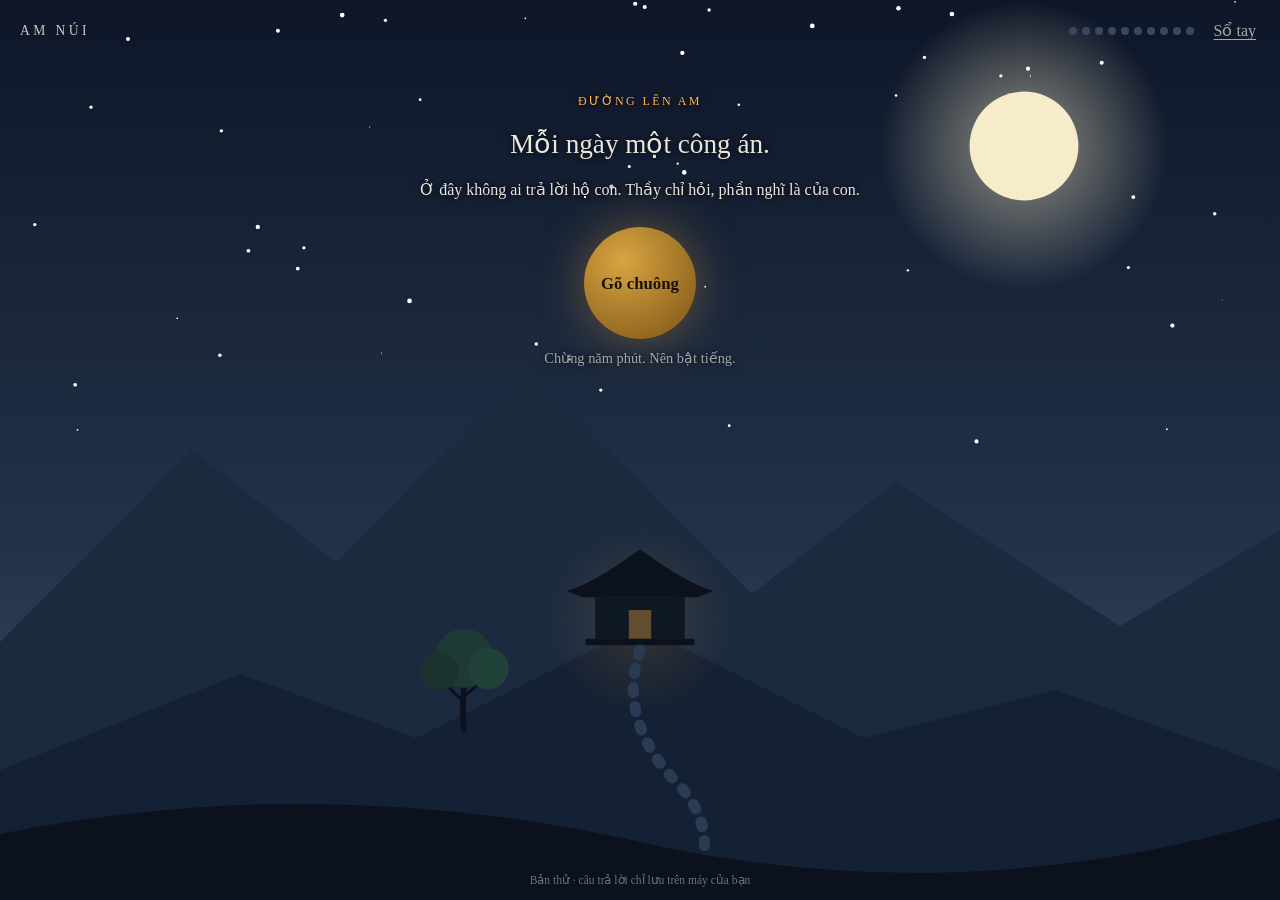
==== am-nui/index.html @ b55d29eb "Add Am Núi prototype: a daily koan thinking game Static web prototype in am-nui/. Each day the playe" ====
<!DOCTYPE html>
<html lang="vi">
<head>
  <meta charset="UTF-8">
  <meta name="viewport" content="width=device-width, initial-scale=1">
  <title>Am Núi — mỗi ngày một công án</title>
  <link rel="stylesheet" href="style.css">
</head>
<body>
  <svg id="scene" viewBox="0 0 800 600" preserveAspectRatio="xMidYMid slice" aria-hidden="true">
    <defs>
      <linearGradient id="sky" x1="0" y1="0" x2="0" y2="1">
        <stop offset="0" stop-color="#0d1526"/>
        <stop offset="0.6" stop-color="#22324a"/>
        <stop offset="1" stop-color="#4a5568"/>
      </linearGradient>
      <radialGradient id="moonGlow">
        <stop offset="0" stop-color="#f6ecc9" stop-opacity="0.55"/>
        <stop offset="1" stop-color="#f6ecc9" stop-opacity="0"/>
      </radialGradient>
      <radialGradient id="lampGlow">
        <stop offset="0" stop-color="#ffb347" stop-opacity="0.9"/>
        <stop offset="1" stop-color="#ffb347" stop-opacity="0"/>
      </radialGradient>
    </defs>
    <rect width="800" height="600" fill="url(#sky)"/>
    <g id="stars" fill="#fff"></g>
    <circle cx="640" cy="110" r="90" fill="url(#moonGlow)"/>
    <circle cx="640" cy="110" r="34" fill="#f6ecc9"/>
    <path d="M0 420 L120 300 L210 370 L330 250 L470 390 L560 320 L700 410 L800 350 L800 600 L0 600Z" fill="#1b2a3f"/>
    <path d="M0 500 L150 440 L260 480 L400 410 L540 480 L660 450 L800 500 L800 600 L0 600Z" fill="#142033"/>
    <!-- am -->
    <g transform="translate(400 410)">
      <circle id="amGlow" cx="0" cy="-4" r="60" fill="url(#lampGlow)" opacity="0.15"/>
      <path d="M-46 -22 Q-30 -26 0 -48 Q30 -26 46 -22 L36 -18 L-36 -18Z" fill="#0b121d"/>
      <rect x="-28" y="-18" width="56" height="26" fill="#0e1724"/>
      <rect id="amWindow" x="-7" y="-10" width="14" height="18" fill="#ffb347" opacity="0.35"/>
      <rect x="-34" y="8" width="68" height="4" fill="#0b121d"/>
    </g>
    <!-- bậc đá -->
    <path d="M400 425 Q385 470 425 510 Q460 550 415 600" stroke="#2b3b54" stroke-width="7" fill="none" stroke-dasharray="3 9" stroke-linecap="round"/>
    <!-- cây bồ đề -->
    <g id="tree" transform="translate(290 475) scale(0.4)">
      <path d="M0 0 Q-4 -40 2 -80" stroke="#0b121d" stroke-width="9" fill="none" stroke-linecap="round"/>
      <path d="M0 -45 Q-22 -60 -34 -84 M2 -55 Q24 -68 32 -92" stroke="#0b121d" stroke-width="5" fill="none" stroke-linecap="round"/>
      <circle cx="0" cy="-112" r="46" fill="#1d3a34"/>
      <circle cx="-38" cy="-92" r="30" fill="#1a332e"/>
      <circle cx="38" cy="-96" r="32" fill="#214239"/>
    </g>
    <path d="M0 540 Q200 500 400 545 Q600 590 800 530 L800 600 L0 600Z" fill="#0b121d"/>
  </svg>

  <header>
    <div class="brand">Am Núi</div>
    <div class="hud">
      <span id="lamps" title="Số đèn đã thắp"></span>
      <button id="btnJournal" class="link">Sổ tay</button>
    </div>
  </header>

  <main id="app" aria-live="polite"></main>

  <footer>Bản thử · câu trả lời chỉ lưu trên máy của bạn</footer>

  <script src="koans.js"></script>
  <script src="game.js"></script>
</body>
</html>
---- am-nui/style.css ----
* { box-sizing: border-box; }
html, body { height: 100%; margin: 0; }
body {
  font-family: "Noto Serif", "Source Serif Pro", Georgia, "Times New Roman", serif;
  color: #ece6d6; background: #0d1526;
  display: flex; flex-direction: column; min-height: 100%;
  line-height: 1.65;
}
#scene { position: fixed; inset: 0; width: 100%; height: 100%; z-index: -1; }
#stars circle { animation: twinkle 4s ease-in-out infinite; }
@keyframes twinkle { 50% { opacity: 0.25; } }

header {
  display: flex; justify-content: space-between; align-items: center;
  padding: 14px 20px;
}
.brand { letter-spacing: 0.25em; text-transform: uppercase; font-size: 0.85rem; opacity: 0.85; }
.hud { display: flex; gap: 16px; align-items: center; }
#lamps { display: flex; gap: 5px; }
#lamps i { width: 8px; height: 8px; border-radius: 50%; background: #3a4760; display: block; }
#lamps i.on { background: #ffb347; box-shadow: 0 0 8px #ffb347; }

main { flex: 1; display: flex; align-items: center; justify-content: center; padding: 12px 16px 24px; }
.panel {
  width: 100%; max-width: 560px;
  background: rgba(13, 21, 38, 0.82);
  border: 1px solid rgba(236, 230, 214, 0.14);
  border-radius: 14px; padding: 28px 26px;
  backdrop-filter: blur(6px);
  animation: rise 0.6s ease both;
}
.panel.bare {
  background: none; border: none; backdrop-filter: none; text-align: center;
  align-self: flex-start; padding-top: 2vh; text-shadow: 0 1px 12px #0d1526, 0 0 4px #0d1526;
}
@keyframes rise { from { opacity: 0; transform: translateY(10px); } }
@keyframes appear { from { opacity: 0; transform: translateY(10px); } to { opacity: 1; transform: none; } }

.eyebrow { font-size: 0.75rem; letter-spacing: 0.2em; text-transform: uppercase; color: #ffb347; margin: 0 0 10px; }
h1 { font-size: 1.7rem; font-weight: 500; margin: 0 0 10px; }
h2 { font-size: 1.2rem; font-weight: 500; margin: 0 0 12px; }
p { margin: 0 0 14px; }
.muted { opacity: 0.65; font-size: 0.9rem; }
.story { font-size: 1.08rem; }
blockquote {
  margin: 0 0 16px; padding: 12px 16px;
  border-left: 3px solid #ffb347; background: rgba(255, 179, 71, 0.07);
  border-radius: 0 8px 8px 0; font-style: italic;
}
.mine {
  margin: 0 0 16px; padding: 10px 14px; border-radius: 8px;
  background: rgba(236, 230, 214, 0.06); font-size: 0.92rem; white-space: pre-wrap;
}
.mine b { display: block; font-size: 0.72rem; letter-spacing: 0.15em; text-transform: uppercase; opacity: 0.6; font-weight: 400; }

textarea {
  width: 100%; min-height: 130px; resize: vertical;
  font: inherit; color: inherit; line-height: 1.6;
  background: rgba(0, 0, 0, 0.3); border: 1px solid rgba(236, 230, 214, 0.2);
  border-radius: 10px; padding: 12px 14px;
}
textarea:focus, button:focus-visible { outline: 2px solid #ffb347; outline-offset: 2px; }
.row { display: flex; justify-content: space-between; align-items: center; gap: 12px; margin-top: 14px; flex-wrap: wrap; }

button { font: inherit; cursor: pointer; }
.btn {
  background: #ffb347; color: #1a1305; border: none;
  padding: 11px 24px; border-radius: 999px; font-weight: 600;
  transition: transform 0.15s, opacity 0.2s;
}
.btn:hover:not(:disabled) { transform: translateY(-1px); }
.btn:disabled { opacity: 0.35; cursor: not-allowed; }
.link { background: none; border: none; color: inherit; opacity: 0.7; text-decoration: underline; text-underline-offset: 3px; padding: 4px; }
.link:hover { opacity: 1; }

.choices { display: grid; gap: 10px; margin-top: 6px; }
.choice {
  text-align: left; background: rgba(236, 230, 214, 0.05); color: inherit;
  border: 1px solid rgba(236, 230, 214, 0.2); border-radius: 10px; padding: 12px 16px;
}
.choice:hover { border-color: #ffb347; background: rgba(255, 179, 71, 0.08); }

.beat { opacity: 0; animation: appear 0.9s ease forwards; }
.beat:nth-of-type(2) { animation-delay: 1.4s; }
.beat h3 { font-size: 0.75rem; letter-spacing: 0.2em; text-transform: uppercase; color: #ffb347; margin: 0 0 4px; font-weight: 400; }
.late { opacity: 0; animation: appear 0.9s ease 2.8s forwards; }

.bell {
  width: 112px; height: 112px; border-radius: 50%;
  background: radial-gradient(circle at 35% 30%, #d9a441, #7a5416);
  border: none; color: #1a1305; font-weight: 600; font-size: 1.05rem;
  box-shadow: 0 0 50px rgba(255, 179, 71, 0.35);
  margin: 10px 0 8px; text-shadow: none;
}
.bell:hover { box-shadow: 0 0 70px rgba(255, 179, 71, 0.55); }
.breath {
  width: 110px; height: 110px; border-radius: 50%; margin: 18px auto;
  border: 1px solid rgba(255, 179, 71, 0.7);
  background: radial-gradient(circle, rgba(255, 179, 71, 0.3), transparent 70%);
  animation: breathe 8s ease-in-out infinite;
}
@keyframes breathe { 0%, 100% { transform: scale(0.65); } 50% { transform: scale(1.15); } }

.entry { border-top: 1px solid rgba(236, 230, 214, 0.12); padding: 14px 0; }
.entry:first-of-type { border-top: none; }
.entry .muted { margin-bottom: 4px; }

footer { text-align: center; font-size: 0.72rem; opacity: 0.45; padding: 10px; }

@media (prefers-reduced-motion: reduce) {
  *, *::before, *::after { animation-duration: 0.01s !important; animation-delay: 0s !important; }
}
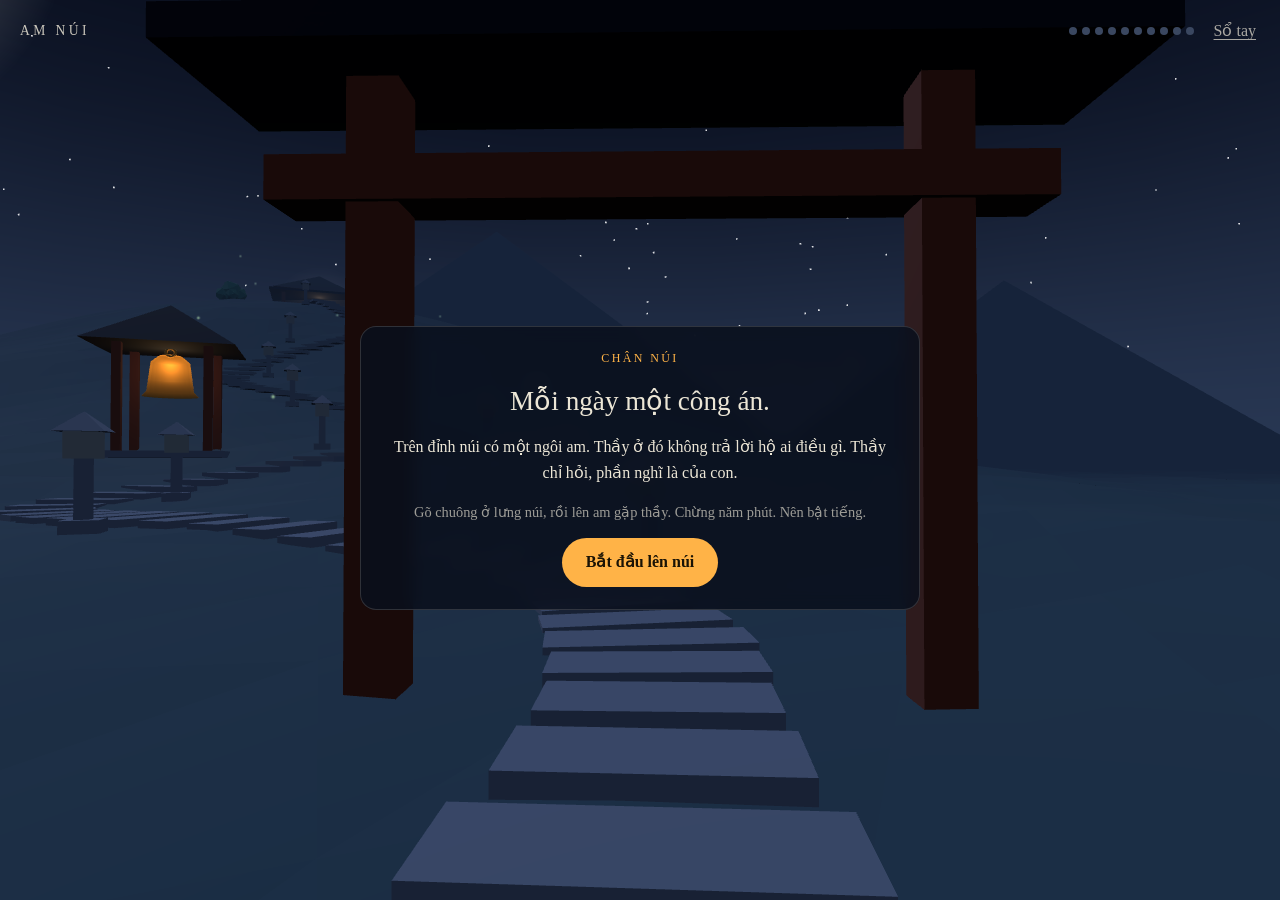
==== commit 1672f865: "Rebuild Am Núi as a walkable 3D mountain with twists and a share card - world.js: low-poly night mou" ====
--- a/am-nui/index.html
+++ b/am-nui/index.html
@@ -6,63 +6,31 @@
   <title>Am Núi — mỗi ngày một công án</title>
   <link rel="stylesheet" href="style.css">
 </head>
-<body>
-  <svg id="scene" viewBox="0 0 800 600" preserveAspectRatio="xMidYMid slice" aria-hidden="true">
-    <defs>
-      <linearGradient id="sky" x1="0" y1="0" x2="0" y2="1">
-        <stop offset="0" stop-color="#0d1526"/>
-        <stop offset="0.6" stop-color="#22324a"/>
-        <stop offset="1" stop-color="#4a5568"/>
-      </linearGradient>
-      <radialGradient id="moonGlow">
-        <stop offset="0" stop-color="#f6ecc9" stop-opacity="0.55"/>
-        <stop offset="1" stop-color="#f6ecc9" stop-opacity="0"/>
-      </radialGradient>
-      <radialGradient id="lampGlow">
-        <stop offset="0" stop-color="#ffb347" stop-opacity="0.9"/>
-        <stop offset="1" stop-color="#ffb347" stop-opacity="0"/>
-      </radialGradient>
-    </defs>
-    <rect width="800" height="600" fill="url(#sky)"/>
-    <g id="stars" fill="#fff"></g>
-    <circle cx="640" cy="110" r="90" fill="url(#moonGlow)"/>
-    <circle cx="640" cy="110" r="34" fill="#f6ecc9"/>
-    <path d="M0 420 L120 300 L210 370 L330 250 L470 390 L560 320 L700 410 L800 350 L800 600 L0 600Z" fill="#1b2a3f"/>
-    <path d="M0 500 L150 440 L260 480 L400 410 L540 480 L660 450 L800 500 L800 600 L0 600Z" fill="#142033"/>
-    <!-- am -->
-    <g transform="translate(400 410)">
-      <circle id="amGlow" cx="0" cy="-4" r="60" fill="url(#lampGlow)" opacity="0.15"/>
-      <path d="M-46 -22 Q-30 -26 0 -48 Q30 -26 46 -22 L36 -18 L-36 -18Z" fill="#0b121d"/>
-      <rect x="-28" y="-18" width="56" height="26" fill="#0e1724"/>
-      <rect id="amWindow" x="-7" y="-10" width="14" height="18" fill="#ffb347" opacity="0.35"/>
-      <rect x="-34" y="8" width="68" height="4" fill="#0b121d"/>
-    </g>
-    <!-- bậc đá -->
-    <path d="M400 425 Q385 470 425 510 Q460 550 415 600" stroke="#2b3b54" stroke-width="7" fill="none" stroke-dasharray="3 9" stroke-linecap="round"/>
-    <!-- cây bồ đề -->
-    <g id="tree" transform="translate(290 475) scale(0.4)">
-      <path d="M0 0 Q-4 -40 2 -80" stroke="#0b121d" stroke-width="9" fill="none" stroke-linecap="round"/>
-      <path d="M0 -45 Q-22 -60 -34 -84 M2 -55 Q24 -68 32 -92" stroke="#0b121d" stroke-width="5" fill="none" stroke-linecap="round"/>
-      <circle cx="0" cy="-112" r="46" fill="#1d3a34"/>
-      <circle cx="-38" cy="-92" r="30" fill="#1a332e"/>
-      <circle cx="38" cy="-96" r="32" fill="#214239"/>
-    </g>
-    <path d="M0 540 Q200 500 400 545 Q600 590 800 530 L800 600 L0 600Z" fill="#0b121d"/>
-  </svg>
+<body data-mode="panel">
+  <canvas id="world" aria-label="Ngọn núi và ngôi am"></canvas>
 
   <header>
     <div class="brand">Am Núi</div>
     <div class="hud">
-      <span id="lamps" title="Số đèn đã thắp"></span>
+      <span id="lamps" title="Đèn đã thắp"></span>
       <button id="btnJournal" class="link">Sổ tay</button>
     </div>
   </header>
 
+  <p id="hint" role="status"></p>
+
+  <div id="controls">
+    <button id="action" class="btn" hidden></button>
+    <div class="pads">
+      <button id="back" class="pad small" aria-label="Lùi lại">↓</button>
+      <button id="walk" class="pad" aria-label="Giữ để bước lên">Giữ để<br>bước</button>
+      <span class="pad small ghost"></span>
+    </div>
+  </div>
+
   <main id="app" aria-live="polite"></main>
 
-  <footer>Bản thử · câu trả lời chỉ lưu trên máy của bạn</footer>
-
   <script src="koans.js"></script>
-  <script src="game.js"></script>
+  <script type="module" src="game.js"></script>
 </body>
 </html>
--- a/am-nui/style.css
+++ b/am-nui/style.css
@@ -1,16 +1,16 @@
 * { box-sizing: border-box; }
-html, body { height: 100%; margin: 0; }
+html, body { height: 100%; margin: 0; overflow: hidden; }
 body {
   font-family: "Noto Serif", "Source Serif Pro", Georgia, "Times New Roman", serif;
   color: #ece6d6; background: #0d1526;
   display: flex; flex-direction: column; min-height: 100%;
   line-height: 1.65;
 }
-#scene { position: fixed; inset: 0; width: 100%; height: 100%; z-index: -1; }
-#stars circle { animation: twinkle 4s ease-in-out infinite; }
-@keyframes twinkle { 50% { opacity: 0.25; } }
+#world { position: fixed; inset: 0; width: 100%; height: 100%; display: block; touch-action: none; cursor: grab; }
+#world:active { cursor: grabbing; }
 
 header {
+  position: fixed; top: 0; left: 0; right: 0; z-index: 3;
   display: flex; justify-content: space-between; align-items: center;
   padding: 14px 20px;
 }
@@ -20,21 +20,45 @@
 #lamps i { width: 8px; height: 8px; border-radius: 50%; background: #3a4760; display: block; }
 #lamps i.on { background: #ffb347; box-shadow: 0 0 8px #ffb347; }
 
-main { flex: 1; display: flex; align-items: center; justify-content: center; padding: 12px 16px 24px; }
+main {
+  position: fixed; inset: 52px 0 0 0; z-index: 2; pointer-events: none;
+  display: flex; align-items: flex-end; justify-content: center; padding: 0 12px 16px;
+}
 .panel {
-  width: 100%; max-width: 560px;
-  background: rgba(13, 21, 38, 0.82);
-  border: 1px solid rgba(236, 230, 214, 0.14);
-  border-radius: 14px; padding: 28px 26px;
-  backdrop-filter: blur(6px);
+  pointer-events: auto;
+  width: 100%; max-width: 560px; max-height: 100%; overflow-y: auto;
+  background: rgba(10, 16, 28, 0.86);
+  border: 1px solid rgba(236, 230, 214, 0.16);
+  border-radius: 16px; padding: 22px 22px;
+  backdrop-filter: blur(8px);
   animation: rise 0.6s ease both;
 }
-.panel.bare {
-  background: none; border: none; backdrop-filter: none; text-align: center;
-  align-self: flex-start; padding-top: 2vh; text-shadow: 0 1px 12px #0d1526, 0 0 4px #0d1526;
-}
+.panel.center { align-self: center; text-align: center; }
 @keyframes rise { from { opacity: 0; transform: translateY(10px); } }
 @keyframes appear { from { opacity: 0; transform: translateY(10px); } to { opacity: 1; transform: none; } }
+
+#hint {
+  position: fixed; top: 58px; left: 0; right: 0; z-index: 2; margin: 0; padding: 0 16px;
+  text-align: center; pointer-events: none; font-size: 0.98rem;
+  text-shadow: 0 1px 10px #060a12, 0 0 3px #060a12; transition: opacity 0.5s;
+}
+#hint:empty { opacity: 0; }
+#controls {
+  position: fixed; left: 0; right: 0; bottom: 18px; z-index: 2;
+  display: flex; flex-direction: column; align-items: center; gap: 14px; pointer-events: none;
+}
+body:not([data-mode="walk"]) #controls { display: none; }
+#controls > * { pointer-events: auto; }
+.pads { display: flex; align-items: center; gap: 18px; pointer-events: none !important; }
+.pads > * { pointer-events: auto; }
+.pad {
+  width: 92px; height: 92px; border-radius: 50%; font-size: 0.85rem; line-height: 1.25;
+  color: #ece6d6; background: rgba(10, 16, 28, 0.55); border: 1px solid rgba(236, 230, 214, 0.45);
+  backdrop-filter: blur(4px); touch-action: none; user-select: none; -webkit-user-select: none;
+}
+.pad.small { width: 52px; height: 52px; font-size: 1.1rem; }
+.pad.ghost { visibility: hidden; }
+.pad.down { background: rgba(255, 179, 71, 0.35); border-color: #ffb347; }
 
 .eyebrow { font-size: 0.75rem; letter-spacing: 0.2em; text-transform: uppercase; color: #ffb347; margin: 0 0 10px; }
 h1 { font-size: 1.7rem; font-weight: 500; margin: 0 0 10px; }
@@ -105,8 +129,16 @@
 .entry:first-of-type { border-top: none; }
 .entry .muted { margin-bottom: 4px; }
 
-footer { text-align: center; font-size: 0.72rem; opacity: 0.45; padding: 10px; }
 
 @media (prefers-reduced-motion: reduce) {
   *, *::before, *::after { animation-duration: 0.01s !important; animation-delay: 0s !important; }
 }
+
+.twist { border-left-color: #8fc5ff; background: rgba(143, 197, 255, 0.08); font-style: normal; }
+.flaw { display: flex; gap: 10px; align-items: flex-start; margin: 0 0 12px; cursor: pointer; }
+.flaw input { margin-top: 6px; width: 18px; height: 18px; accent-color: #ffb347; flex: none; }
+.card { display: block; width: 100%; max-width: 300px; margin: 0 auto 14px; border-radius: 12px; border: 1px solid rgba(236, 230, 214, 0.2); }
+.tally { display: flex; flex-wrap: wrap; gap: 6px 14px; justify-content: center; font-size: 0.9rem; margin-bottom: 12px; }
+.tally i { display: inline-block; width: 10px; height: 10px; border-radius: 50%; margin-right: 6px; }
+.breathing { display: inline-block; width: 12px; height: 12px; border-radius: 50%; background: #ffb347; margin-right: 8px; animation: breathe 6s ease-in-out infinite; }
+textarea.copy { min-height: 110px; font-size: 0.85rem; margin-top: 10px; }
